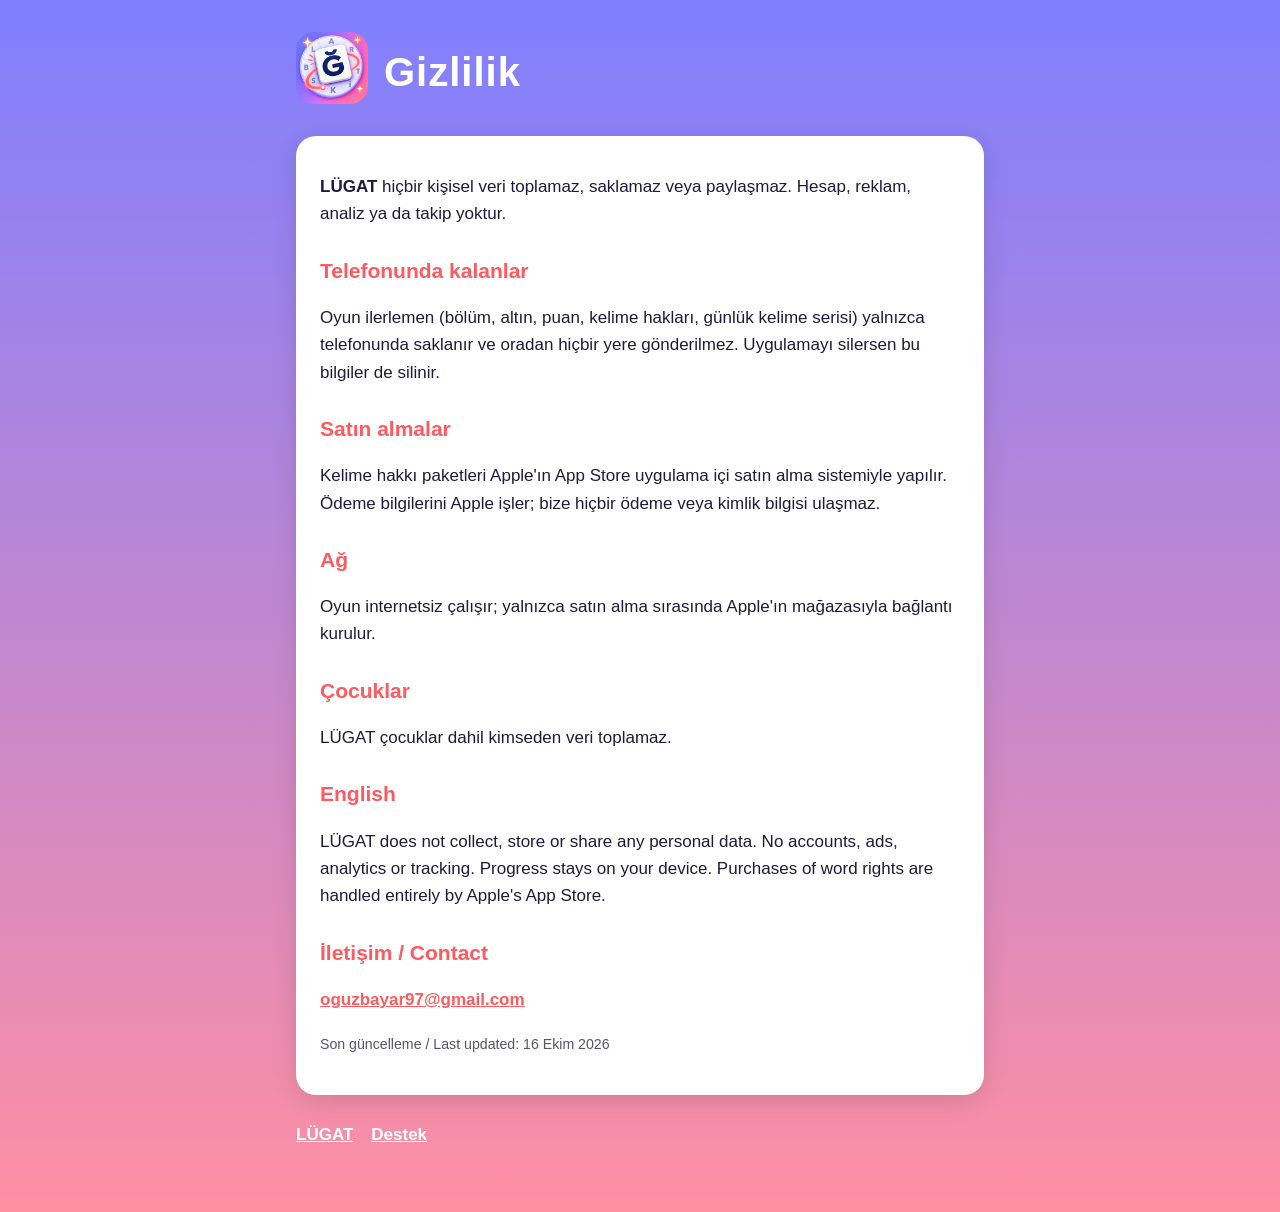
==== privacy/index.html @ d8b169a5 "LÜGAT site: home, support, privacy Co-Authored-By: Claude Opus 5.5 <noreply@anthropic.com>" ====
<!doctype html>
<html lang="tr">
<head>
<meta charset="utf-8">
<meta name="viewport" content="width=device-width, initial-scale=1">
<title>Gizlilik</title>
<link rel="stylesheet" href="../style.css">
<link rel="icon" href="../icon.png">
</head>
<body>
<main>
  <header><a href="../"><img src="../icon.png" alt="LÜGAT"></a><h1>Gizlilik</h1></header>
  <div class="card">
    <p><strong>LÜGAT</strong> hiçbir kişisel veri toplamaz, saklamaz veya paylaşmaz. Hesap, reklam, analiz ya da takip yoktur.</p>
    <h2>Telefonunda kalanlar</h2>
    <p>Oyun ilerlemen (bölüm, altın, puan, kelime hakları, günlük kelime serisi) yalnızca telefonunda saklanır ve oradan hiçbir yere gönderilmez. Uygulamayı silersen bu bilgiler de silinir.</p>
    <h2>Satın almalar</h2>
    <p>Kelime hakkı paketleri Apple'ın App Store uygulama içi satın alma sistemiyle yapılır. Ödeme bilgilerini Apple işler; bize hiçbir ödeme veya kimlik bilgisi ulaşmaz.</p>
    <h2>Ağ</h2>
    <p>Oyun internetsiz çalışır; yalnızca satın alma sırasında Apple'ın mağazasıyla bağlantı kurulur.</p>
    <h2>Çocuklar</h2>
    <p>LÜGAT çocuklar dahil kimseden veri toplamaz.</p>
    <h2>English</h2>
    <p>LÜGAT does not collect, store or share any personal data. No accounts, ads, analytics or tracking. Progress stays on your device. Purchases of word rights are handled entirely by Apple's App Store.</p>
    <h2>İletişim / Contact</h2>
    <p><a href="mailto:oguzbayar97@gmail.com">oguzbayar97@gmail.com</a></p>
    <p><small>Son güncelleme / Last updated: 16 Ekim 2026</small></p>
  </div>
  <nav><a href="../">LÜGAT</a><a href="../support/">Destek</a></nav>
</main>
</body>
</html>
---- style.css ----
*{box-sizing:border-box}
body{margin:0;background:linear-gradient(#7F7FFF,#FF8FA3);min-height:100vh;color:#1F1A3D;font:17px/1.6 -apple-system,BlinkMacSystemFont,"Segoe UI",Roboto,Arial,sans-serif}
main{max-width:720px;margin:0 auto;padding:32px 16px 64px}
header{display:flex;align-items:center;gap:16px;margin-bottom:24px;color:#fff}
header img{width:72px;height:72px;border-radius:18px}
header a{color:inherit;text-decoration:none}
h1{font-size:40px;line-height:1.1;margin:0;font-weight:900;letter-spacing:1px}
h2{font-size:21px;margin:26px 0 8px;color:#FF5A5F}
.card{background:#fff;border-radius:20px;padding:20px 24px;box-shadow:0 6px 24px rgba(0,0,0,.12)}
a{color:#FF5A5F;font-weight:700}
nav{margin-top:26px;display:flex;gap:18px;flex-wrap:wrap}
nav a{color:#fff}
small{opacity:.75}
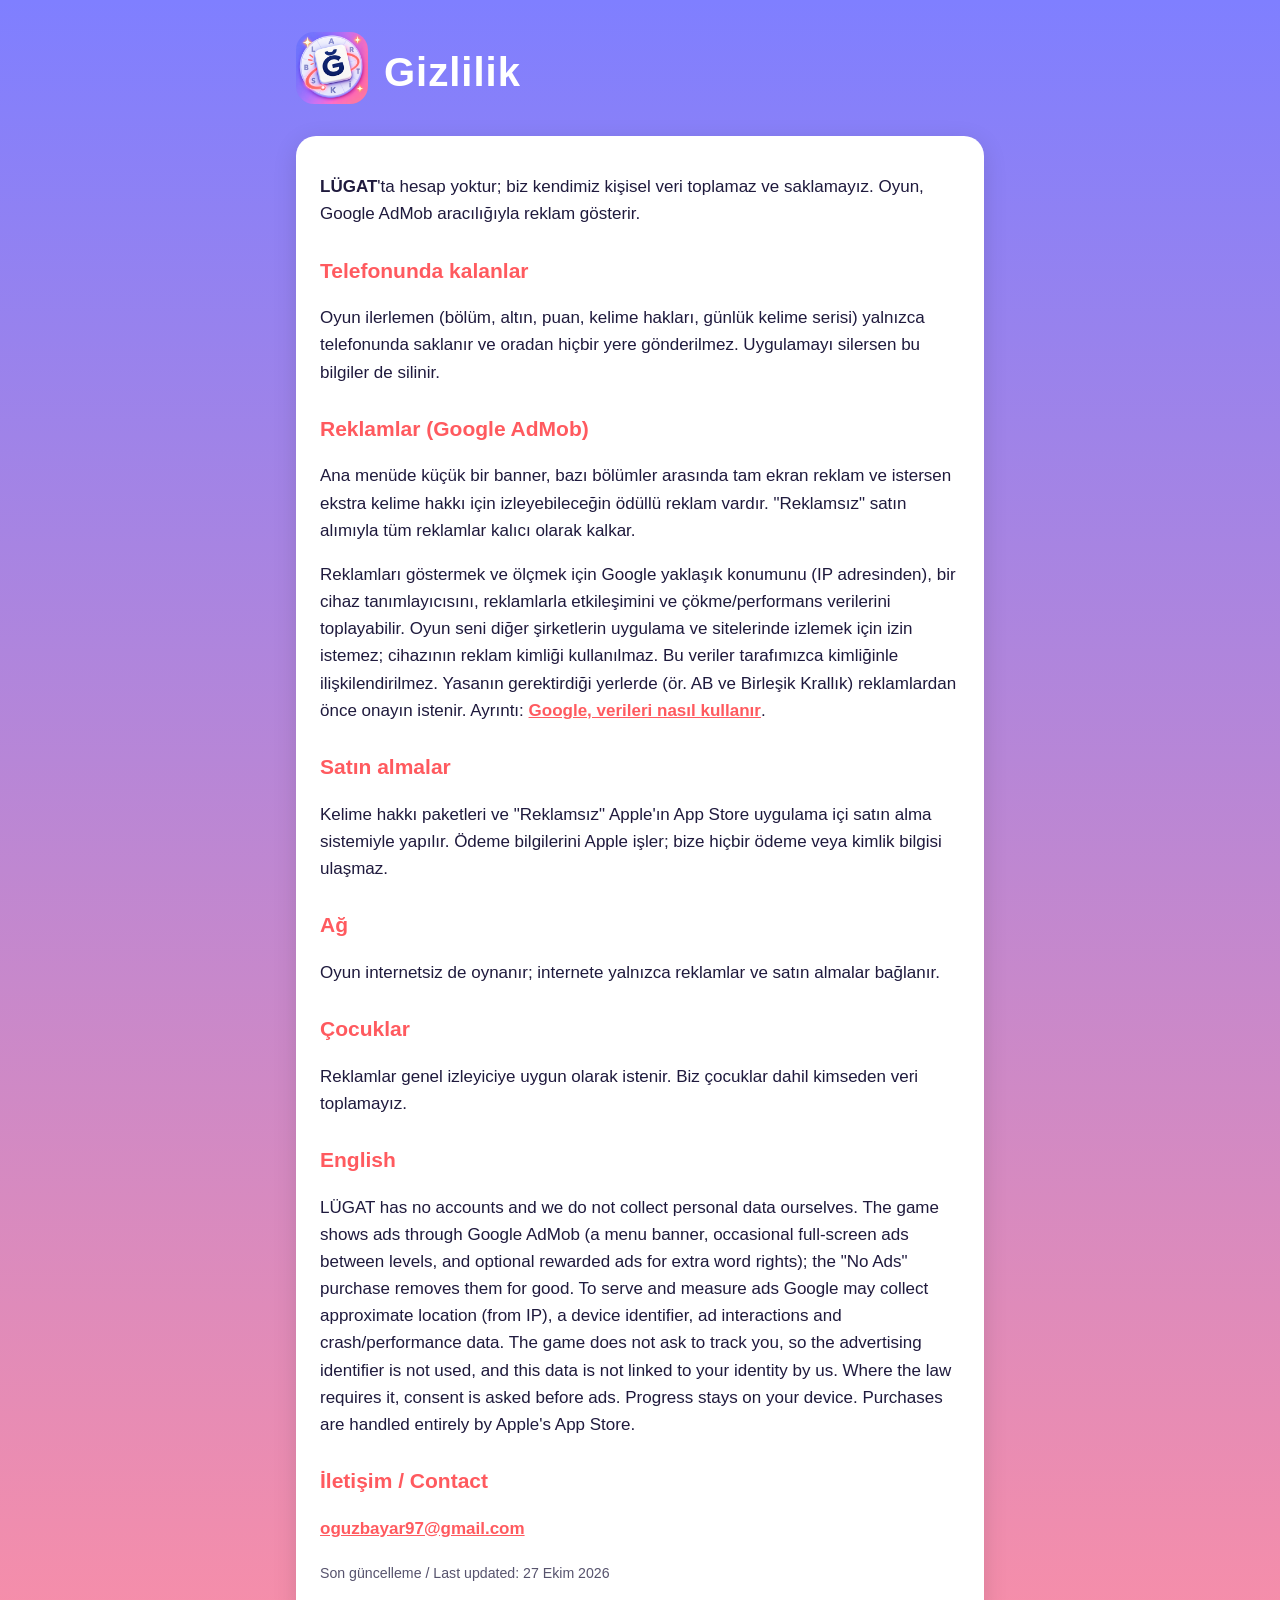
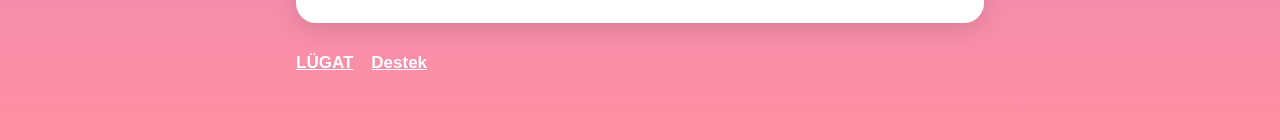
==== commit cb2b0e15: "Privacy for the ad-supported 1.1 (AdMob, No Ads purchase) — publish when 1.1 ships Co-Authored-By: C" ====
--- a/privacy/index.html
+++ b/privacy/index.html
@@ -11,20 +11,23 @@
 <main>
   <header><a href="../"><img src="../icon.png" alt="LÜGAT"></a><h1>Gizlilik</h1></header>
   <div class="card">
-    <p><strong>LÜGAT</strong> hiçbir kişisel veri toplamaz, saklamaz veya paylaşmaz. Hesap, reklam, analiz ya da takip yoktur.</p>
+    <p><strong>LÜGAT</strong>'ta hesap yoktur; biz kendimiz kişisel veri toplamaz ve saklamayız. Oyun, Google AdMob aracılığıyla reklam gösterir.</p>
     <h2>Telefonunda kalanlar</h2>
     <p>Oyun ilerlemen (bölüm, altın, puan, kelime hakları, günlük kelime serisi) yalnızca telefonunda saklanır ve oradan hiçbir yere gönderilmez. Uygulamayı silersen bu bilgiler de silinir.</p>
+    <h2>Reklamlar (Google AdMob)</h2>
+    <p>Ana menüde küçük bir banner, bazı bölümler arasında tam ekran reklam ve istersen ekstra kelime hakkı için izleyebileceğin ödüllü reklam vardır. "Reklamsız" satın alımıyla tüm reklamlar kalıcı olarak kalkar.</p>
+    <p>Reklamları göstermek ve ölçmek için Google yaklaşık konumunu (IP adresinden), bir cihaz tanımlayıcısını, reklamlarla etkileşimini ve çökme/performans verilerini toplayabilir. Oyun seni diğer şirketlerin uygulama ve sitelerinde izlemek için izin istemez; cihazının reklam kimliği kullanılmaz. Bu veriler tarafımızca kimliğinle ilişkilendirilmez. Yasanın gerektirdiği yerlerde (ör. AB ve Birleşik Krallık) reklamlardan önce onayın istenir. Ayrıntı: <a href="https://policies.google.com/technologies/partner-sites">Google, verileri nasıl kullanır</a>.</p>
     <h2>Satın almalar</h2>
-    <p>Kelime hakkı paketleri Apple'ın App Store uygulama içi satın alma sistemiyle yapılır. Ödeme bilgilerini Apple işler; bize hiçbir ödeme veya kimlik bilgisi ulaşmaz.</p>
+    <p>Kelime hakkı paketleri ve "Reklamsız" Apple'ın App Store uygulama içi satın alma sistemiyle yapılır. Ödeme bilgilerini Apple işler; bize hiçbir ödeme veya kimlik bilgisi ulaşmaz.</p>
     <h2>Ağ</h2>
-    <p>Oyun internetsiz çalışır; yalnızca satın alma sırasında Apple'ın mağazasıyla bağlantı kurulur.</p>
+    <p>Oyun internetsiz de oynanır; internete yalnızca reklamlar ve satın almalar bağlanır.</p>
     <h2>Çocuklar</h2>
-    <p>LÜGAT çocuklar dahil kimseden veri toplamaz.</p>
+    <p>Reklamlar genel izleyiciye uygun olarak istenir. Biz çocuklar dahil kimseden veri toplamayız.</p>
     <h2>English</h2>
-    <p>LÜGAT does not collect, store or share any personal data. No accounts, ads, analytics or tracking. Progress stays on your device. Purchases of word rights are handled entirely by Apple's App Store.</p>
+    <p>LÜGAT has no accounts and we do not collect personal data ourselves. The game shows ads through Google AdMob (a menu banner, occasional full-screen ads between levels, and optional rewarded ads for extra word rights); the "No Ads" purchase removes them for good. To serve and measure ads Google may collect approximate location (from IP), a device identifier, ad interactions and crash/performance data. The game does not ask to track you, so the advertising identifier is not used, and this data is not linked to your identity by us. Where the law requires it, consent is asked before ads. Progress stays on your device. Purchases are handled entirely by Apple's App Store.</p>
     <h2>İletişim / Contact</h2>
     <p><a href="mailto:oguzbayar97@gmail.com">oguzbayar97@gmail.com</a></p>
-    <p><small>Son güncelleme / Last updated: 16 Ekim 2026</small></p>
+    <p><small>Son güncelleme / Last updated: 27 Ekim 2026</small></p>
   </div>
   <nav><a href="../">LÜGAT</a><a href="../support/">Destek</a></nav>
 </main>
